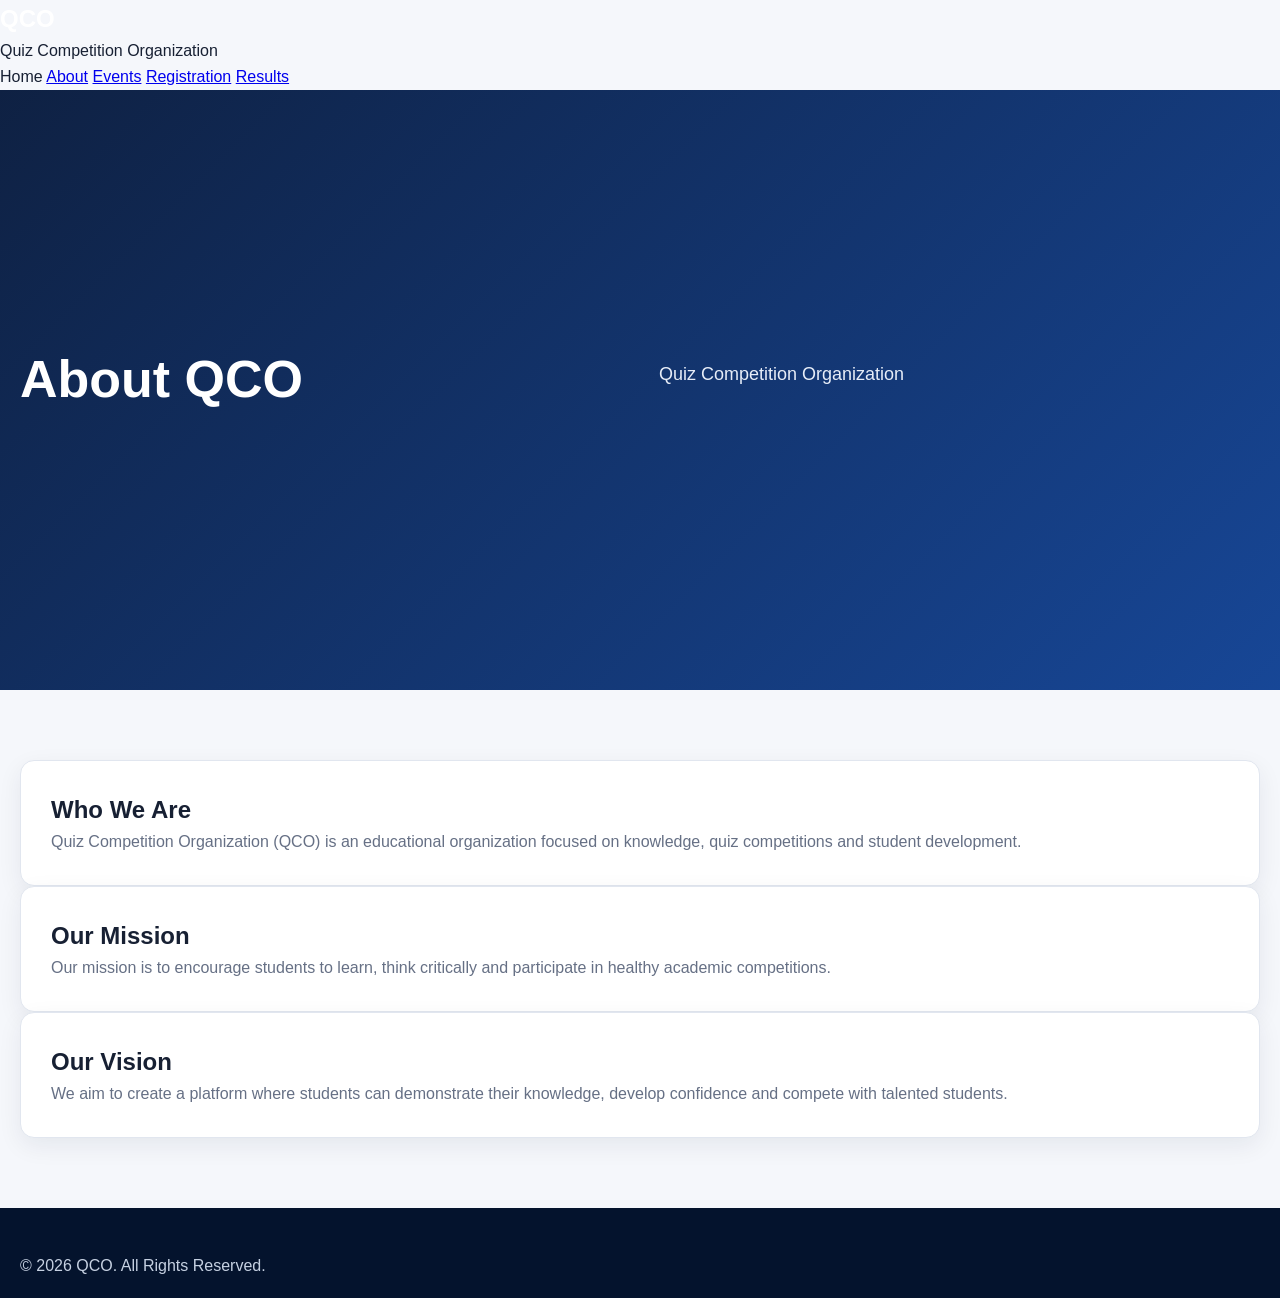
==== about.html @ f19a22d9 "Add about.html for QCO website" ====
<!DOCTYPE html>
<html lang="en">

<head>
    <meta charset="UTF-8">
    <meta name="viewport" content="width=device-width, initial-scale=1.0">

    <title>About QCO</title>

    <link rel="stylesheet" href="style.css">
</head>

<bodystyleeader>

    <div class="logo">QCO</div>

    <div class="tagline">
        Quiz Competition Organization
    </div>

  	<nh href="index.html">Home</>
        <a href="about.html">About</a>
        <a href="events.html">Events</a>
        <a href="registration.html">Registration</a>
        <a href="results.html">Results</a>
    </nh]der-top>

</header>


<section class="hero">

    <h1>About QCO</h1>

    <p>
        Quiz Competition Organization
    </p>

</section>


<section>

    <div class="card">

        <h2>Who We Are</h2>

        <p>
            Quiz Competition Organization (QCO) is an
            educational organization focused on knowledge,
            quiz competitions and student development.
        </p>

    </div>


    <div class="card">

        <h2>Our Mission</h2>

        <p>
            Our mission is to encourage students to learn,
            think critically and participate in healthy
            academic competitions.
        </p>

    </div>


    <div class="card">

        <h2>Our Vision</h2>

        <p>
            We aim to create a platform where students can
            demonstrate their knowledge, develop confidence
            and compete with talented students.
        </p>

    </div>

</section>


<footer>

    <p>© 2026 QCO. All Rights Reserved.</p>

</footer>

</body>
</html>
---- style.css ----
/* ================================
   QCO WEBSITE | FULL CSS
   Theme: Dark Blue + Royal Blue + Gold
   ================================ */

* {
    margin: 0;
    padding: 0;
    box-sizing: border-box;
}

html {
    scroll-behavior: smooth;
}

body {
    font-family: Arial, Helvetica, sans-serif;
    background: #f5f7fb;
    color: #172033;
    line-height: 1.6;
}

/* ================================
   COLORS
   ================================ */

:root {
    --qco-dark: #071a3d;
    --qco-blue: #0b3d91;
    --qco-light-blue: #1769d1;
    --qco-gold: #f4b400;
    --qco-gold-light: #ffd75a;
    --white: #ffffff;
    --light: #f5f7fb;
    --text: #172033;
    --muted: #667085;
    --border: #e1e6ef;
    --success: #159957;
    --danger: #d93025;
}

/* ================================
   HEADER
   ================================ */

header {
    width: 100%;
    background: var(--qco-dark);
    color: var(--white);
    position: sticky;
    top: 0;
    z-index: 1000;
    box-shadow: 0 4px 18px rgba(0, 0, 0, 0.15);
}

.navbar {
    max-width: 1200px;
    margin: auto;
    padding: 15px 20px;
    display: flex;
    align-items: center;
    justify-content: space-between;
}

.logo {
    display: flex;
    align-items: center;
    gap: 10px;
    font-size: 24px;
    font-weight: 800;
    color: var(--white);
    text-decoration: none;
}

.logo span {
    color: var(--qco-gold);
}

nav ul {
    list-style: none;
    display: flex;
    gap: 25px;
}

nav ul li a {
    color: var(--white);
    text-decoration: none;
    font-weight: 600;
    transition: 0.3s;
}

nav ul li a:hover {
    color: var(--qco-gold);
}

/* ================================
   HAMBURGER MENU
   ================================ */

.menu-btn {
    display: none;
    font-size: 28px;
    color: var(--white);
    background: none;
    border: none;
    cursor: pointer;
}

/* ================================
   HERO SECTION
   ================================ */

.hero {
    min-height: 600px;
    padding: 90px 20px;
    display: flex;
    align-items: center;
    justify-content: center;
    text-align: center;
    color: var(--white);
    background:
        linear-gradient(
            135deg,
            rgba(7, 26, 61, 0.97),
            rgba(11, 61, 145, 0.95)
        );
}

.hero-content {
    max-width: 900px;
    margin: auto;
}

.hero h1 {
    font-size: 52px;
    line-height: 1.15;
    margin-bottom: 20px;
    font-weight: 900;
}

.hero h1 span {
    color: var(--qco-gold);
}

.hero p {
    max-width: 700px;
    margin: 0 auto 30px;
    font-size: 18px;
    color: #e7edf8;
}

/* ================================
   BUTTONS
   ================================ */

.btn {
    display: inline-block;
    padding: 13px 27px;
    border-radius: 8px;
    text-decoration: none;
    font-weight: 700;
    transition: 0.3s;
    border: none;
    cursor: pointer;
}

.btn-primary {
    background: var(--qco-gold);
    color: #111827;
}

.btn-primary:hover {
    background: var(--qco-gold-light);
    transform: translateY(-2px);
}

.btn-blue {
    background: var(--qco-blue);
    color: var(--white);
}

.btn-blue:hover {
    background: var(--qco-light-blue);
}

.btn-outline {
    background: transparent;
    color: var(--white);
    border: 2px solid var(--white);
}

.btn-outline:hover {
    background: var(--white);
    color: var(--qco-blue);
}

/* ================================
   SECTION
   ================================ */

section {
    padding: 70px 20px;
}

.container {
    width: 100%;
    max-width: 1200px;
    margin: auto;
}

.section-title {
    text-align: center;
    margin-bottom: 45px;
}

.section-title h2 {
    color: var(--qco-dark);
    font-size: 34px;
    margin-bottom: 10px;
}

.section-title p {
    color: var(--muted);
}

/* ================================
   CARDS
   ================================ */

.cards {
    display: grid;
    grid-template-columns: repeat(3, 1fr);
    gap: 25px;
}

.card {
    background: var(--white);
    border: 1px solid var(--border);
    border-radius: 14px;
    padding: 30px;
    box-shadow: 0 8px 25px rgba(7, 26, 61, 0.07);
    transition: 0.3s;
}

.card:hover {
    transform: translateY(-6px);
    box-shadow: 0 15px 35px rgba(7, 26, 61, 0.12);
}

.card h3 {
    color: var(--qco-blue);
    margin-bottom: 10px;
}

.card p {
    color: var(--muted);
}

/* ================================
   EVENT CARDS
   ================================ */

.event-card {
    background: var(--white);
    border-radius: 15px;
    padding: 25px;
    border-top: 5px solid var(--qco-gold);
    box-shadow: 0 8px 25px rgba(7, 26, 61, 0.08);
}

.event-card h3 {
    color: var(--qco-dark);
    margin-bottom: 12px;
}

.event-card .date {
    color: var(--qco-blue);
    font-weight: 700;
}

/* ================================
   PRIZE SECTION
   ================================ */

.prize-card {
    background: var(--white);
    border-radius: 15px;
    padding: 25px;
    text-align: center;
    border: 1px solid var(--border);
    box-shadow: 0 8px 25px rgba(7, 26, 61, 0.08);
}

.prize-card .rank {
    font-size: 35px;
    font-weight: 900;
    color: var(--qco-gold);
}

.prize-card h3 {
    color: var(--qco-blue);
    margin: 10px 0;
}

/* ================================
   REGISTRATION
   ================================ */

.registration {
    background: var(--qco-dark);
    color: var(--white);
    text-align: center;
}

.registration h2 {
    font-size: 35px;
    margin-bottom: 15px;
}

.registration p {
    color: #d9e2f2;
    margin-bottom: 25px;
}

/* ================================
   LEADERBOARD
   ================================ */

.leaderboard {
    width: 100%;
    overflow-x: auto;
    background: var(--white);
    border-radius: 12px;
    box-shadow: 0 5px 20px rgba(0, 0, 0, 0.06);
}

.leaderboard table {
    width: 100%;
    border-collapse: collapse;
    min-width: 600px;
}

.leaderboard th {
    background: var(--qco-dark);
    color: var(--white);
    padding: 15px;
    text-align: left;
}

.leaderboard td {
    padding: 14px 15px;
    border-bottom: 1px solid var(--border);
}

.leaderboard tr:hover {
    background: #f1f5fb;
}

/* ================================
   FORM
   ================================ */

.form-box {
    max-width: 650px;
    margin: auto;
    background: var(--white);
    padding: 35px;
    border-radius: 15px;
    box-shadow: 0 8px 30px rgba(7, 26, 61, 0.08);
}

.form-group {
    margin-bottom: 20px;
}

.form-group label {
    display: block;
    margin-bottom: 7px;
    font-weight: 700;
    color: var(--qco-dark);
}

.form-group input,
.form-group select,
.form-group textarea {
    width: 100%;
    padding: 13px 14px;
    border: 1px solid #ccd3df;
    border-radius: 7px;
    outline: none;
    font-size: 15px;
}

.form-group input:focus,
.form-group select:focus,
.form-group textarea:focus {
    border-color: var(--qco-blue);
    box-shadow: 0 0 0 3px rgba(11, 61, 145, 0.1);
}

/* ================================
   BADGES
   ================================ */

.badge {
    display: inline-block;
    padding: 5px 12px;
    border-radius: 30px;
    font-size: 13px;
    font-weight: 700;
}

.badge-blue {
    background: #e5efff;
    color: var(--qco-blue);
}

.badge-gold {
    background: #fff4cc;
    color: #9a6b00;
}

.badge-success {
    background: #e5f7ed;
    color: var(--success);
}

/* ================================
   ABOUT
   ================================ */

.about-box {
    display: grid;
    grid-template-columns: 1fr 1fr;
    gap: 45px;
    align-items: center;
}

.about-box h2 {
    color: var(--qco-dark);
    font-size: 35px;
    margin-bottom: 15px;
}

.about-box p {
    color: var(--muted);
}

/* ================================
   CONTACT
   ================================ */

.contact-box {
    display: grid;
    grid-template-columns: repeat(3, 1fr);
    gap: 20px;
}

.contact-item {
    background: var(--white);
    padding: 25px;
    border-radius: 12px;
    text-align: center;
    border: 1px solid var(--border);
}

.contact-item h3 {
    color: var(--qco-blue);
    margin-bottom: 8px;
}

.contact-item a {
    color: var(--qco-dark);
    text-decoration: none;
}

.contact-item a:hover {
    color: var(--qco-blue);
}

/* ================================
   FOOTER
   ================================ */

footer {
    background: #04132d;
    color: var(--white);
    padding: 45px 20px 20px;
}

.footer-content {
    max-width: 1200px;
    margin: auto;
    display: grid;
    grid-template-columns: 2fr 1fr 1fr;
    gap: 40px;
}

footer h3 {
    color: var(--qco-gold);
    margin-bottom: 15px;
}

footer p {
    color: #c6d1e2;
}

footer ul {
    list-style: none;
}

footer ul li {
    margin-bottom: 8px;
}

footer ul li a {
    color: #d9e2f2;
    text-decoration: none;
}

footer ul li a:hover {
    color: var(--qco-gold);
}

.footer-bottom {
    max-width: 1200px;
    margin: 30px auto 0;
    padding-top: 20px;
    border-top: 1px solid rgba(255, 255, 255, 0.15);
    text-align: center;
    color: #aebbd0;
}

/* ================================
   ALERT
   ================================ */

.alert {
    padding: 14px 18px;
    border-radius: 8px;
    margin-bottom: 20px;
}

.alert-success {
    background: #e7f6ed;
    color: #116b3b;
}

.alert-danger {
    background: #fdecec;
    color: #a51d1d;
}

.alert-info {
    background: #eaf2ff;
    color: #164d9b;
}

/* ================================
   MOBILE
   ================================ */

@media (max-width: 900px) {

    .hero h1 {
        font-size: 42px;
    }

    .cards {
        grid-template-columns: repeat(2, 1fr);
    }

    .contact-box {
        grid-template-columns: 1fr 1fr;
    }

    .about-box {
        grid-template-columns: 1fr;
    }

    .footer-content {
        grid-template-columns: 1fr 1fr;
    }
}

@media (max-width: 650px) {

    .navbar {
        padding: 13px 16px;
    }

    .logo {
        font-size: 21px;
    }

    .menu-btn {
        display: block;
    }

    nav {
        display: none;
        position: absolute;
        top: 62px;
        left: 0;
        width: 100%;
        background: var(--qco-dark);
        padding: 15px 20px;
    }

    nav.active {
        display: block;
    }

    nav ul {
        flex-direction: column;
        gap: 15px;
    }

    .hero {
        min-height: 520px;
        padding: 70px 18px;
    }

    .hero h1 {
        font-size: 34px;
    }

    .hero p {
        font-size: 16px;
    }

    section {
        padding: 55px 16px;
    }

    .section-title h2 {
        font-size: 28px;
    }

    .cards {
        grid-template-columns: 1fr;
    }

    .contact-box {
        grid-template-columns: 1fr;
    }

    .footer-content {
        grid-template-columns: 1fr;
    }

    .form-box {
        padding: 22px;
    }
  }
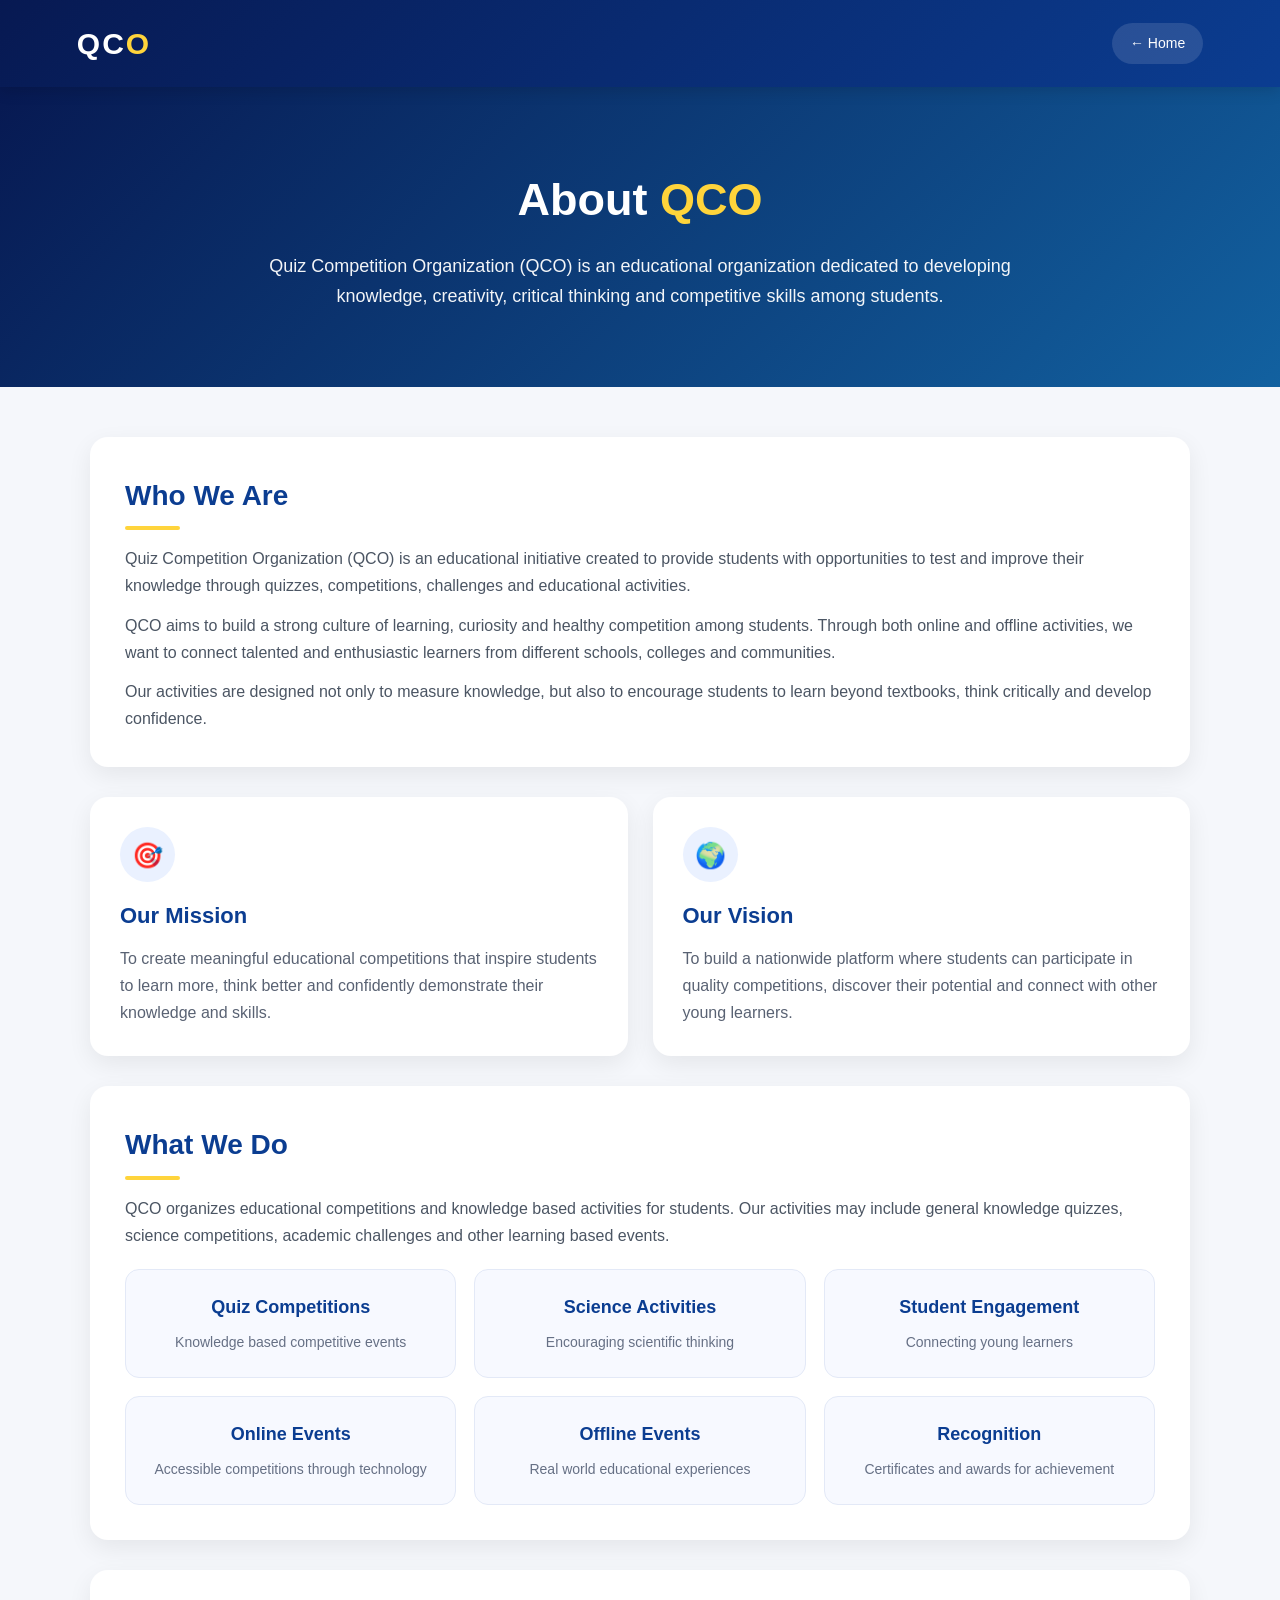
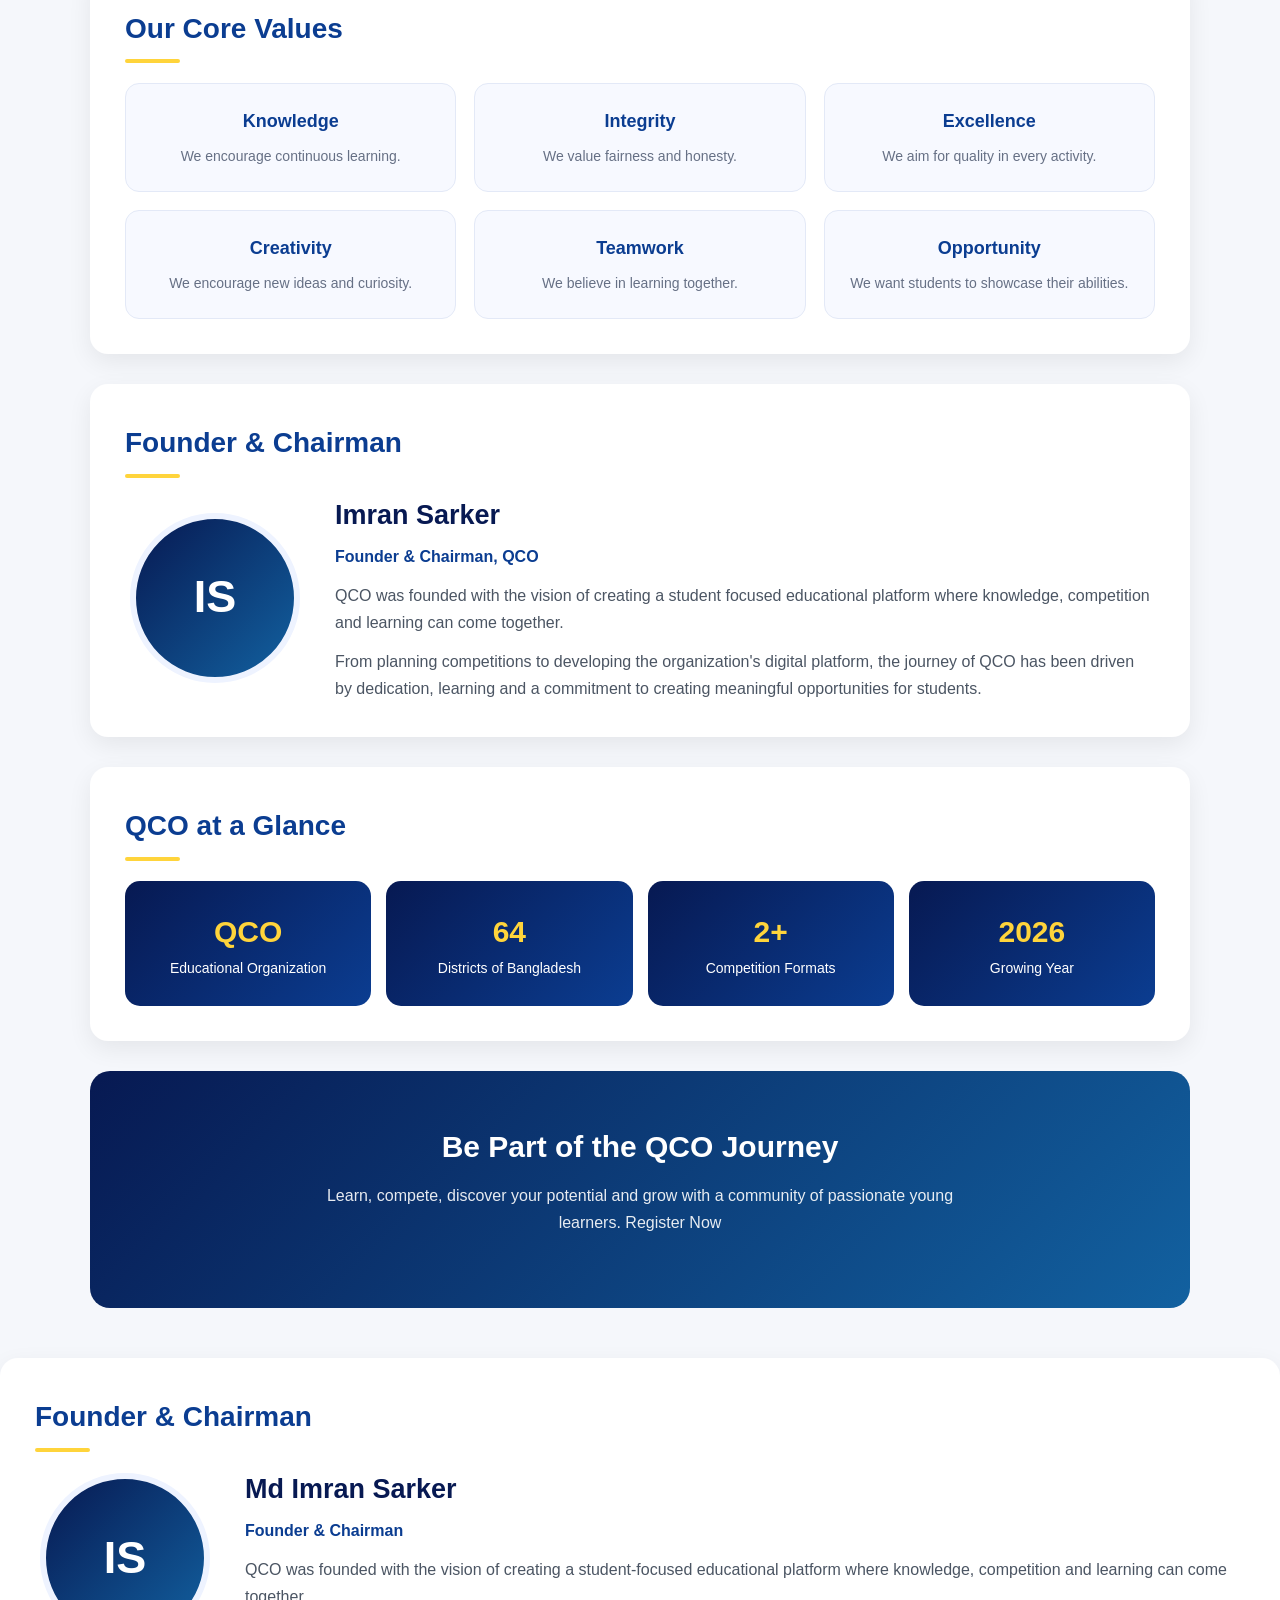
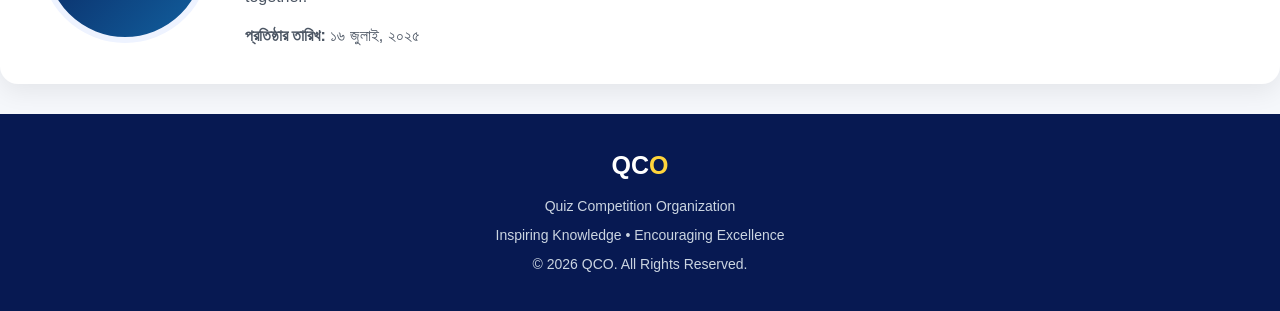
==== commit 3536878f: "Update about.html" ====
--- a/about.html
+++ b/about.html
@@ -1,92 +1,731 @@
 <!DOCTYPE html>
 <html lang="en">
-
 <head>
     <meta charset="UTF-8">
     <meta name="viewport" content="width=device-width, initial-scale=1.0">
 
-    <title>About QCO</title>
-
-    <link rel="stylesheet" href="style.css">
+    <title>About Us | QCO</title>
+
+    <meta name="description" content="Learn about Quiz Competition Organization (QCO), our mission, vision, activities and leadership.">
+
+    <style>
+        * {
+            margin: 0;
+            padding: 0;
+            box-sizing: border-box;
+            font-family: Arial, Helvetica, sans-serif;
+        }
+
+        html {
+            scroll-behavior: smooth;
+        }
+
+        body {
+            background: #f5f7fb;
+            color: #172033;
+            line-height: 1.7;
+        }
+
+        /* HEADER */
+        header {
+            background: linear-gradient(135deg, #071952, #0b3d91);
+            color: white;
+            padding: 18px 6%;
+            position: sticky;
+            top: 0;
+            z-index: 1000;
+            box-shadow: 0 3px 15px rgba(0,0,0,0.15);
+        }
+
+        .nav {
+            max-width: 1200px;
+            margin: auto;
+            display: flex;
+            align-items: center;
+            justify-content: space-between;
+        }
+
+        .logo {
+            font-size: 30px;
+            font-weight: 800;
+            letter-spacing: 2px;
+        }
+
+        .logo span {
+            color: #ffd43b;
+        }
+
+        .home-btn {
+            text-decoration: none;
+            color: white;
+            background: rgba(255,255,255,0.12);
+            padding: 9px 18px;
+            border-radius: 25px;
+            font-size: 14px;
+            transition: 0.3s;
+        }
+
+        .home-btn:hover {
+            background: #ffd43b;
+            color: #071952;
+        }
+
+        /* HERO */
+        .hero {
+            background: linear-gradient(135deg, #071952, #1261a0);
+            color: white;
+            text-align: center;
+            padding: 75px 20px;
+        }
+
+        .hero h1 {
+            font-size: 45px;
+            margin-bottom: 12px;
+        }
+
+        .hero h1 span {
+            color: #ffd43b;
+        }
+
+        .hero p {
+            max-width: 750px;
+            margin: auto;
+            font-size: 18px;
+            opacity: 0.95;
+        }
+
+        /* MAIN */
+        .container {
+            width: 90%;
+            max-width: 1100px;
+            margin: 50px auto;
+        }
+
+        .section {
+            background: white;
+            padding: 35px;
+            border-radius: 18px;
+            margin-bottom: 30px;
+            box-shadow: 0 8px 25px rgba(0,0,0,0.07);
+        }
+
+        .section h2 {
+            color: #0b3d91;
+            font-size: 28px;
+            margin-bottom: 15px;
+            position: relative;
+        }
+
+        .section h2::after {
+            content: "";
+            display: block;
+            width: 55px;
+            height: 4px;
+            background: #ffd43b;
+            margin-top: 7px;
+            border-radius: 5px;
+        }
+
+        .section p {
+            color: #4b5563;
+            font-size: 16px;
+            margin-top: 12px;
+        }
+
+        /* MISSION VISION */
+        .cards {
+            display: grid;
+            grid-template-columns: repeat(2, 1fr);
+            gap: 25px;
+            margin-bottom: 30px;
+        }
+
+        .card {
+            background: white;
+            padding: 30px;
+            border-radius: 18px;
+            box-shadow: 0 8px 25px rgba(0,0,0,0.07);
+            transition: 0.3s;
+        }
+
+        .card:hover {
+            transform: translateY(-5px);
+        }
+
+        .icon {
+            width: 55px;
+            height: 55px;
+            display: flex;
+            align-items: center;
+            justify-content: center;
+            background: #eaf1ff;
+            color: #0b3d91;
+            border-radius: 50%;
+            font-size: 25px;
+            margin-bottom: 15px;
+        }
+
+        .card h3 {
+            color: #0b3d91;
+            font-size: 22px;
+            margin-bottom: 10px;
+        }
+
+        .card p {
+            color: #596273;
+        }
+
+        /* VALUES */
+        .values {
+            display: grid;
+            grid-template-columns: repeat(3, 1fr);
+            gap: 18px;
+            margin-top: 20px;
+        }
+
+        .value {
+            padding: 22px;
+            background: #f7f9ff;
+            border: 1px solid #e3e9f7;
+            border-radius: 14px;
+            text-align: center;
+        }
+
+        .value strong {
+            display: block;
+            color: #0b3d91;
+            font-size: 18px;
+            margin-bottom: 5px;
+        }
+
+        .value span {
+            color: #667085;
+            font-size: 14px;
+        }
+
+        /* FOUNDER */
+        .founder {
+            display: grid;
+            grid-template-columns: 180px 1fr;
+            gap: 30px;
+            align-items: center;
+        }
+
+        .founder-photo {
+            width: 170px;
+            height: 170px;
+            border-radius: 50%;
+            background: linear-gradient(135deg, #071952, #1261a0);
+            display: flex;
+            align-items: center;
+            justify-content: center;
+            color: white;
+            font-size: 45px;
+            font-weight: bold;
+            margin: auto;
+            border: 6px solid #eef3ff;
+        }
+
+        .founder-info h3 {
+            color: #071952;
+            font-size: 27px;
+            margin-bottom: 4px;
+        }
+
+        .designation {
+            color: #0b3d91;
+            font-weight: bold;
+            margin-bottom: 12px;
+        }
+
+        /* HIGHLIGHTS */
+        .highlights {
+            display: grid;
+            grid-template-columns: repeat(4, 1fr);
+            gap: 15px;
+            margin-top: 20px;
+        }
+
+        .highlight {
+            background: linear-gradient(135deg, #071952, #0b3d91);
+            color: white;
+            padding: 25px 15px;
+            border-radius: 15px;
+            text-align: center;
+        }
+
+        .highlight h3 {
+            font-size: 30px;
+            color: #ffd43b;
+        }
+
+        .highlight p {
+            color: white;
+            font-size: 14px;
+            margin: 0;
+        }
+
+        /* CTA */
+        .cta {
+            text-align: center;
+            background: linear-gradient(135deg, #071952, #1261a0);
+            color: white;
+            padding: 50px 25px;
+            border-radius: 20px;
+            margin-bottom: 40px;
+        }
+
+        .cta h2 {
+            font-size: 30px;
+            margin-bottom: 10px;
+        }
+
+        .cta p {
+            max-width: 650px;
+            margin: auto auto 22px;
+            opacity: 0.9;
+        }
+
+        .btn {
+            display: inline-block;
+            text-decoration: none;
+            background: #ffd43b;
+            color: #071952;
+            padding: 12px 25px;
+            border-radius: 30px;
+            font-weight: bold;
+            transition: 0.3s;
+        }
+
+        .btn:hover {
+            background: white;
+        }
+
+        /* FOOTER */
+        footer {
+            background: #071952;
+            color: white;
+            text-align: center;
+            padding: 30px 20px;
+        }
+
+        footer .footer-logo {
+            font-size: 25px;
+            font-weight: bold;
+            margin-bottom: 8px;
+        }
+
+        footer .footer-logo span {
+            color: #ffd43b;
+        }
+
+        footer p {
+            color: #cbd5e1;
+            font-size: 14px;
+            margin: 5px 0;
+        }
+
+        /* MOBILE */
+        @media (max-width: 768px) {
+
+            .hero {
+                padding: 55px 20px;
+            }
+
+            .hero h1 {
+                font-size: 34px;
+            }
+
+            .hero p {
+                font-size: 16px;
+            }
+
+            .container {
+                width: 92%;
+                margin: 30px auto;
+            }
+
+            .section {
+                padding: 25px 20px;
+            }
+
+            .cards {
+                grid-template-columns: 1fr;
+            }
+
+            .values {
+                grid-template-columns: 1fr;
+            }
+
+            .highlights {
+                grid-template-columns: repeat(2, 1fr);
+            }
+
+            .founder {
+                grid-template-columns: 1fr;
+                text-align: center;
+            }
+
+            .founder-photo {
+                width: 140px;
+                height: 140px;
+                font-size: 38px;
+            }
+
+            .founder-info h3 {
+                font-size: 24px;
+            }
+
+            .logo {
+                font-size: 25px;
+            }
+        }
+
+        @media (max-width: 420px) {
+
+            .highlights {
+                grid-template-columns: 1fr 1fr;
+            }
+
+            .highlight {
+                padding: 20px 10px;
+            }
+
+            .highlight h3 {
+                font-size: 25px;
+            }
+
+            .section h2 {
+                font-size: 24px;
+            }
+        }
+    </style>
 </head>
 
-<bodystyleeader>
-
-    <div class="logo">QCO</div>
-
-    <div class="tagline">
-        Quiz Competition Organization
+<body>
+
+    <!-- HEADER -->
+    <header>
+        <div class="nav">
+            <div class="logo">
+                QC<span>O</span>
+            </div>
+
+            <a href="index.html" class="home-btn">
+                ← Home
+            </a>
+        </div>
+    </header>
+
+
+    <!-- HERO -->
+    <section class="hero">
+        <h1>About <span>QCO</span></h1>
+
+        <p>
+            Quiz Competition Organization (QCO) is an educational
+            organization dedicated to developing knowledge, creativity,
+            critical thinking and competitive skills among students.
+        </p>
+    </section>
+
+
+    <!-- MAIN CONTENT -->
+    <main class="container">
+
+        <!-- ABOUT -->
+        <section class="section">
+            <h2>Who We Are</h2>
+
+            <p>
+                Quiz Competition Organization (QCO) is an educational
+                initiative created to provide students with opportunities
+                to test and improve their knowledge through quizzes,
+                competitions, challenges and educational activities.
+            </p>
+
+            <p>
+                QCO aims to build a strong culture of learning,
+                curiosity and healthy competition among students.
+                Through both online and offline activities, we want to
+                connect talented and enthusiastic learners from different
+                schools, colleges and communities.
+            </p>
+
+            <p>
+                Our activities are designed not only to measure knowledge,
+                but also to encourage students to learn beyond textbooks,
+                think critically and develop confidence.
+            </p>
+        </section>
+
+
+        <!-- MISSION & VISION -->
+        <div class="cards">
+
+            <div class="card">
+                <div class="icon">🎯</div>
+
+                <h3>Our Mission</h3>
+
+                <p>
+                    To create meaningful educational competitions that
+                    inspire students to learn more, think better and
+                    confidently demonstrate their knowledge and skills.
+                </p>
+            </div>
+
+
+            <div class="card">
+                <div class="icon">🌍</div>
+
+                <h3>Our Vision</h3>
+
+                <p>
+                    To build a nationwide platform where students can
+                    participate in quality competitions, discover their
+                    potential and connect with other young learners.
+                </p>
+            </div>
+
+        </div>
+
+
+        <!-- WHAT WE DO -->
+        <section class="section">
+
+            <h2>What We Do</h2>
+
+            <p>
+                QCO organizes educational competitions and knowledge
+                based activities for students. Our activities may include
+                general knowledge quizzes, science competitions,
+                academic challenges and other learning based events.
+            </p>
+
+            <div class="values">
+
+                <div class="value">
+                    <strong>Quiz Competitions</strong>
+                    <span>Knowledge based competitive events</span>
+                </div>
+
+                <div class="value">
+                    <strong>Science Activities</strong>
+                    <span>Encouraging scientific thinking</span>
+                </div>
+
+                <div class="value">
+                    <strong>Student Engagement</strong>
+                    <span>Connecting young learners</span>
+                </div>
+
+                <div class="value">
+                    <strong>Online Events</strong>
+                    <span>Accessible competitions through technology</span>
+                </div>
+
+                <div class="value">
+                    <strong>Offline Events</strong>
+                    <span>Real world educational experiences</span>
+                </div>
+
+                <div class="value">
+                    <strong>Recognition</strong>
+                    <span>Certificates and awards for achievement</span>
+                </div>
+
+            </div>
+
+        </section>
+
+
+        <!-- OUR VALUES -->
+        <section class="section">
+
+            <h2>Our Core Values</h2>
+
+            <div class="values">
+
+                <div class="value">
+                    <strong>Knowledge</strong>
+                    <span>We encourage continuous learning.</span>
+                </div>
+
+                <div class="value">
+                    <strong>Integrity</strong>
+                    <span>We value fairness and honesty.</span>
+                </div>
+
+                <div class="value">
+                    <strong>Excellence</strong>
+                    <span>We aim for quality in every activity.</span>
+                </div>
+
+                <div class="value">
+                    <strong>Creativity</strong>
+                    <span>We encourage new ideas and curiosity.</span>
+                </div>
+
+                <div class="value">
+                    <strong>Teamwork</strong>
+                    <span>We believe in learning together.</span>
+                </div>
+
+                <div class="value">
+                    <strong>Opportunity</strong>
+                    <span>We want students to showcase their abilities.</span>
+                </div>
+
+            </div>
+
+        </section>
+
+
+        <!-- FOUNDER -->
+        <section class="section">
+
+            <h2>Founder & Chairman</h2>
+
+            <div class="founder">
+
+                <div class="founder-photo">
+                    IS
+                </div>
+
+                <div class="founder-info">
+
+                    <h3>Imran Sarker</h3>
+
+                    <div class="designation">
+                        Founder & Chairman, QCO
+                    </div>
+
+                    <p>
+                        QCO was founded with the vision of creating a
+                        student focused educational platform where
+                        knowledge, competition and learning can come
+                        together.
+                    </p>
+
+                    <p>
+                        From planning competitions to developing the
+                        organization's digital platform, the journey of
+                        QCO has been driven by dedication, learning and
+                        a commitment to creating meaningful opportunities
+                        for students.
+                    </p>
+
+                </div>
+
+            </div>
+
+        </section>
+
+
+        <!-- HIGHLIGHTS -->
+        <section class="section">
+
+            <h2>QCO at a Glance</h2>
+
+            <div class="highlights">
+
+                <div class="highlight">
+                    <h3>QCO</h3>
+                    <p>Educational Organization</p>
+                </div>
+
+                <div class="highlight">
+                    <h3>64</h3>
+                    <p>Districts of Bangladesh</p>
+                </div>
+
+                <div class="highlight">
+                    <h3>2+</h3>
+                    <p>Competition Formats</p>
+                </div>
+
+                <div class="highlight">
+                    <h3>2026</h3>
+                    <p>Growing Year</p>
+                </div>
+
+            </div>
+
+        </section>
+
+
+        <!-- CTA -->
+        <section class="cta">
+
+            <h2>Be Part of the QCO Journey</h2>
+
+            <p>
+                Learn, compete, discover your potential and grow with
+                a community of passionate young learners.
+            </
+            <a href="registration.html" class="btn">
+                Register Now
+            </a>
+
+        </section>
+
+    </main>
+
+
+
+</body>
+    </html>
+    <section class="section">
+
+    <h2>Founder & Chairman</h2>
+
+    <div class="founder">
+
+        <div class="founder-photo">
+            IS
+        </div>
+
+        <div class="founder-info">
+
+            <h3>Md Imran Sarker</h3>
+
+            <div class="designation">
+                Founder & Chairman
+            </div>
+
+            <p>
+                QCO was founded with the vision of creating a
+                student-focused educational platform where knowledge,
+                competition and learning can come together.
+            </p>
+
+            <p>
+                <strong>প্রতিষ্ঠার তারিখ:</strong> ১৬ জুলাই, ২০২৫
+            </p>
+
+        </div>
+
     </div>
 
-  	<nh href="index.html">Home</>
-        <a href="about.html">About</a>
-        <a href="events.html">Events</a>
-        <a href="registration.html">Registration</a>
-        <a href="results.html">Results</a>
-    </nh]der-top>
-
-</header>
-
-
-<section class="hero">
-
-    <h1>About QCO</h1>
-
-    <p>
-        Quiz Competition Organization
-    </p>
-
-</section>
-
-
-<section>
-
-    <div class="card">
-
-        <h2>Who We Are</h2>
+    </section>
+    <!-- FOOTER -->
+    <footer>
+
+        <div class="footer-logo">
+            QC<span>O</span>
+        </div>
 
         <p>
-            Quiz Competition Organization (QCO) is an
-            educational organization focused on knowledge,
-            quiz competitions and student development.
+            Quiz Competition Organization
         </p>
 
-    </div>
-
-
-    <div class="card">
-
-        <h2>Our Mission</h2>
-
         <p>
-            Our mission is to encourage students to learn,
-            think critically and participate in healthy
-            academic competitions.
+            Inspiring Knowledge • Encouraging Excellence
         </p>
 
-    </div>
-
-
-    <div class="card">
-
-        <h2>Our Vision</h2>
-
         <p>
-            We aim to create a platform where students can
-            demonstrate their knowledge, develop confidence
-            and compete with talented students.
+            © 2026 QCO. All Rights Reserved.
         </p>
 
-    </div>
-
-</section>
-
-
-<footer>
-
-    <p>© 2026 QCO. All Rights Reserved.</p>
-
-</footer>
-
-</body>
-</html>
+    </footer>
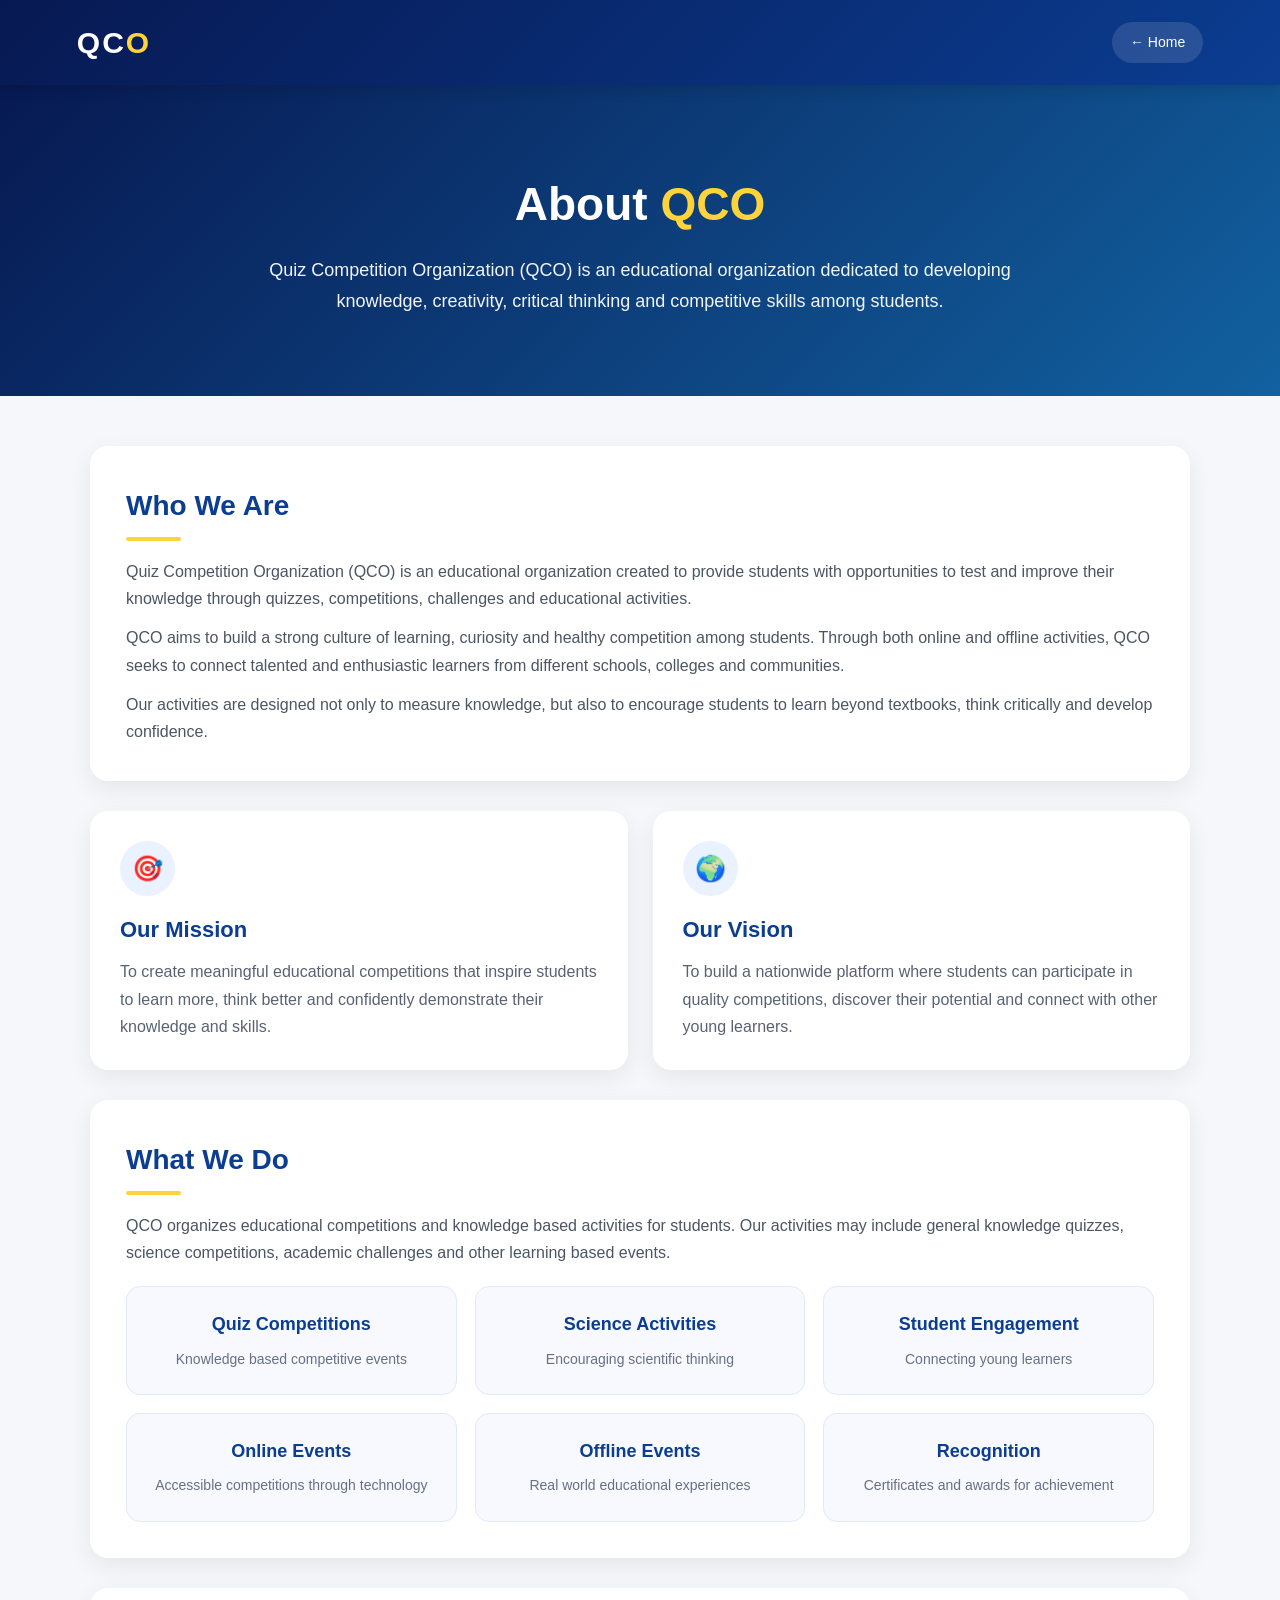
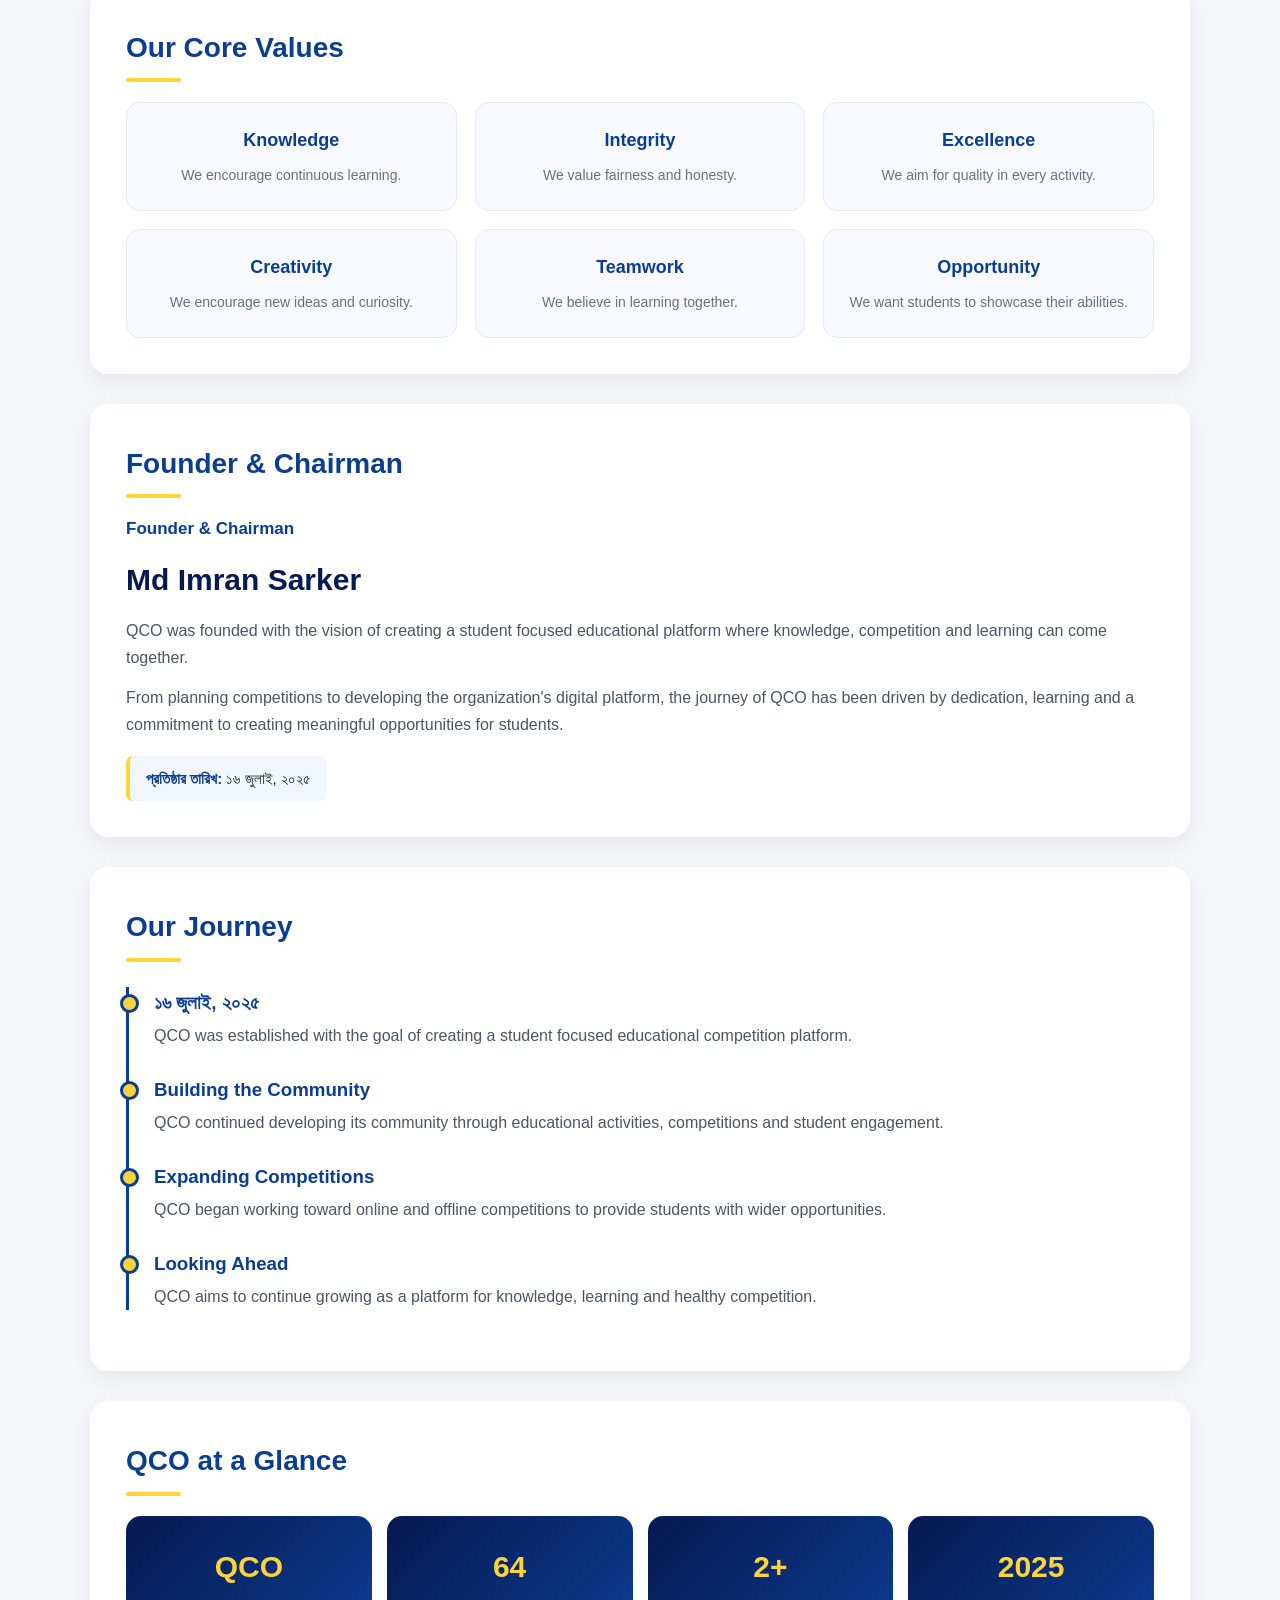
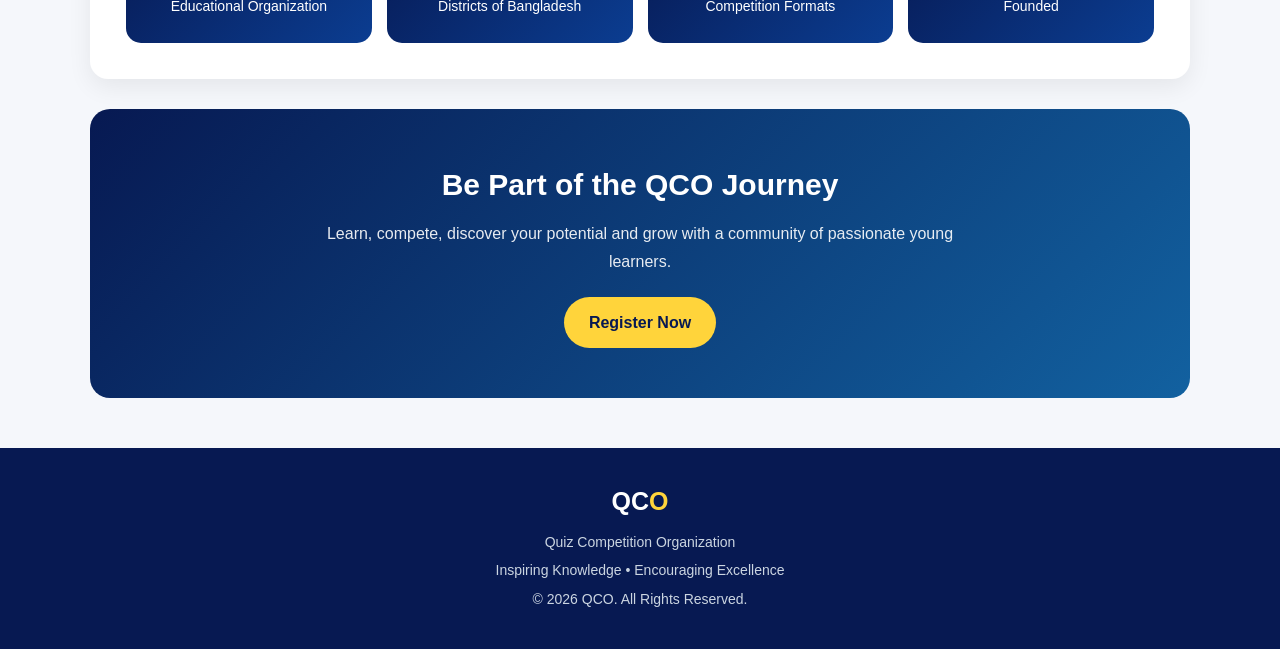
==== commit 2b0be730: "Revise About Us page content and styling Updated the About Us page to reflect changes in the organiz" ====
--- a/about.html
+++ b/about.html
@@ -1,12 +1,12 @@
 <!DOCTYPE html>
-<html lang="en">
+<html lang="bn">
 <head>
     <meta charset="UTF-8">
     <meta name="viewport" content="width=device-width, initial-scale=1.0">
 
     <title>About Us | QCO</title>
 
-    <meta name="description" content="Learn about Quiz Competition Organization (QCO), our mission, vision, activities and leadership.">
+    <meta name="description" content="Learn about Quiz Competition Organization (QCO), our mission, vision, activities, founder and journey.">
 
     <style>
         * {
@@ -30,7 +30,7 @@
         header {
             background: linear-gradient(135deg, #071952, #0b3d91);
             color: white;
-            padding: 18px 6%;
+            padding: 17px 6%;
             position: sticky;
             top: 0;
             z-index: 1000;
@@ -70,16 +70,17 @@
             color: #071952;
         }
 
+
         /* HERO */
         .hero {
             background: linear-gradient(135deg, #071952, #1261a0);
             color: white;
             text-align: center;
-            padding: 75px 20px;
+            padding: 80px 20px;
         }
 
         .hero h1 {
-            font-size: 45px;
+            font-size: 46px;
             margin-bottom: 12px;
         }
 
@@ -88,11 +89,12 @@
         }
 
         .hero p {
-            max-width: 750px;
+            max-width: 760px;
             margin: auto;
             font-size: 18px;
             opacity: 0.95;
         }
+
 
         /* MAIN */
         .container {
@@ -101,9 +103,11 @@
             margin: 50px auto;
         }
 
+
+        /* SECTION */
         .section {
             background: white;
-            padding: 35px;
+            padding: 36px;
             border-radius: 18px;
             margin-bottom: 30px;
             box-shadow: 0 8px 25px rgba(0,0,0,0.07);
@@ -112,7 +116,7 @@
         .section h2 {
             color: #0b3d91;
             font-size: 28px;
-            margin-bottom: 15px;
+            margin-bottom: 17px;
             position: relative;
         }
 
@@ -132,7 +136,8 @@
             margin-top: 12px;
         }
 
-        /* MISSION VISION */
+
+        /* MISSION & VISION */
         .cards {
             display: grid;
             grid-template-columns: repeat(2, 1fr);
@@ -175,6 +180,7 @@
             color: #596273;
         }
 
+
         /* VALUES */
         .values {
             display: grid;
@@ -189,6 +195,12 @@
             border: 1px solid #e3e9f7;
             border-radius: 14px;
             text-align: center;
+            transition: 0.3s;
+        }
+
+        .value:hover {
+            transform: translateY(-4px);
+            box-shadow: 0 7px 18px rgba(0,0,0,0.06);
         }
 
         .value strong {
@@ -203,40 +215,70 @@
             font-size: 14px;
         }
 
+
         /* FOUNDER */
-        .founder {
-            display: grid;
-            grid-template-columns: 180px 1fr;
-            gap: 30px;
-            align-items: center;
-        }
-
-        .founder-photo {
-            width: 170px;
-            height: 170px;
-            border-radius: 50%;
-            background: linear-gradient(135deg, #071952, #1261a0);
-            display: flex;
-            align-items: center;
-            justify-content: center;
-            color: white;
-            font-size: 45px;
-            font-weight: bold;
-            margin: auto;
-            border: 6px solid #eef3ff;
-        }
-
         .founder-info h3 {
             color: #071952;
-            font-size: 27px;
-            margin-bottom: 4px;
+            font-size: 30px;
+            margin-bottom: 5px;
         }
 
         .designation {
             color: #0b3d91;
             font-weight: bold;
-            margin-bottom: 12px;
-        }
+            font-size: 17px;
+            margin-bottom: 10px;
+        }
+
+        .founder-date {
+            display: inline-block;
+            margin-top: 18px;
+            padding: 10px 16px;
+            background: #f2f6ff;
+            border-left: 4px solid #ffd43b;
+            border-radius: 7px;
+            color: #172033;
+            font-size: 15px;
+        }
+
+        .founder-date strong {
+            color: #0b3d91;
+        }
+
+
+        /* TIMELINE */
+        .timeline {
+            margin-top: 25px;
+            border-left: 3px solid #0b3d91;
+            padding-left: 25px;
+        }
+
+        .timeline-item {
+            position: relative;
+            margin-bottom: 25px;
+        }
+
+        .timeline-item::before {
+            content: "";
+            position: absolute;
+            width: 13px;
+            height: 13px;
+            background: #ffd43b;
+            border: 3px solid #0b3d91;
+            border-radius: 50%;
+            left: -34px;
+            top: 7px;
+        }
+
+        .timeline-item h3 {
+            color: #0b3d91;
+            margin-bottom: 3px;
+        }
+
+        .timeline-item p {
+            margin-top: 0;
+        }
+
 
         /* HIGHLIGHTS */
         .highlights {
@@ -257,6 +299,7 @@
         .highlight h3 {
             font-size: 30px;
             color: #ffd43b;
+            margin-bottom: 3px;
         }
 
         .highlight p {
@@ -264,6 +307,7 @@
             font-size: 14px;
             margin: 0;
         }
+
 
         /* CTA */
         .cta {
@@ -276,11 +320,17 @@
         }
 
         .cta h2 {
+            color: white;
             font-size: 30px;
             margin-bottom: 10px;
         }
 
+        .cta h2::after {
+            display: none;
+        }
+
         .cta p {
+            color: white;
             max-width: 650px;
             margin: auto auto 22px;
             opacity: 0.9;
@@ -301,21 +351,22 @@
             background: white;
         }
 
+
         /* FOOTER */
         footer {
             background: #071952;
             color: white;
             text-align: center;
-            padding: 30px 20px;
-        }
-
-        footer .footer-logo {
+            padding: 32px 20px;
+        }
+
+        .footer-logo {
             font-size: 25px;
             font-weight: bold;
             margin-bottom: 8px;
         }
 
-        footer .footer-logo span {
+        .footer-logo span {
             color: #ffd43b;
         }
 
@@ -325,15 +376,16 @@
             margin: 5px 0;
         }
 
+
         /* MOBILE */
         @media (max-width: 768px) {
 
             .hero {
-                padding: 55px 20px;
+                padding: 60px 20px;
             }
 
             .hero h1 {
-                font-size: 34px;
+                font-size: 35px;
             }
 
             .hero p {
@@ -361,19 +413,12 @@
                 grid-template-columns: repeat(2, 1fr);
             }
 
-            .founder {
-                grid-template-columns: 1fr;
-                text-align: center;
-            }
-
-            .founder-photo {
-                width: 140px;
-                height: 140px;
-                font-size: 38px;
+            .founder-info {
+                text-align: left;
             }
 
             .founder-info h3 {
-                font-size: 24px;
+                font-size: 26px;
             }
 
             .logo {
@@ -381,7 +426,16 @@
             }
         }
 
+
         @media (max-width: 420px) {
+
+            .hero h1 {
+                font-size: 31px;
+            }
+
+            .section h2 {
+                font-size: 24px;
+            }
 
             .highlights {
                 grid-template-columns: 1fr 1fr;
@@ -395,18 +449,23 @@
                 font-size: 25px;
             }
 
-            .section h2 {
-                font-size: 24px;
+            .founder-date {
+                font-size: 14px;
             }
         }
     </style>
 </head>
 
+
 <body>
 
+
     <!-- HEADER -->
+
     <header>
+
         <div class="nav">
+
             <div class="logo">
                 QC<span>O</span>
             </div>
@@ -414,42 +473,57 @@
             <a href="index.html" class="home-btn">
                 ← Home
             </a>
+
         </div>
+
     </header>
 
 
+
     <!-- HERO -->
+
     <section class="hero">
-        <h1>About <span>QCO</span></h1>
+
+        <h1>
+            About <span>QCO</span>
+        </h1>
 
         <p>
             Quiz Competition Organization (QCO) is an educational
             organization dedicated to developing knowledge, creativity,
             critical thinking and competitive skills among students.
         </p>
+
     </section>
 
 
-    <!-- MAIN CONTENT -->
+
+    <!-- MAIN -->
+
     <main class="container">
 
-        <!-- ABOUT -->
+
+        <!-- WHO WE ARE -->
+
         <section class="section">
-            <h2>Who We Are</h2>
+
+            <h2>
+                Who We Are
+            </h2>
 
             <p>
                 Quiz Competition Organization (QCO) is an educational
-                initiative created to provide students with opportunities
+                organization created to provide students with opportunities
                 to test and improve their knowledge through quizzes,
                 competitions, challenges and educational activities.
             </p>
 
             <p>
-                QCO aims to build a strong culture of learning,
-                curiosity and healthy competition among students.
-                Through both online and offline activities, we want to
-                connect talented and enthusiastic learners from different
-                schools, colleges and communities.
+                QCO aims to build a strong culture of learning, curiosity
+                and healthy competition among students. Through both online
+                and offline activities, QCO seeks to connect talented and
+                enthusiastic learners from different schools, colleges and
+                communities.
             </p>
 
             <p>
@@ -457,259 +531,478 @@
                 but also to encourage students to learn beyond textbooks,
                 think critically and develop confidence.
             </p>
+
         </section>
 
 
+
         <!-- MISSION & VISION -->
+
         <div class="cards">
 
+
             <div class="card">
-                <div class="icon">🎯</div>
-
-                <h3>Our Mission</h3>
+
+                <div class="icon">
+                    🎯
+                </div>
+
+                <h3>
+                    Our Mission
+                </h3>
 
                 <p>
                     To create meaningful educational competitions that
                     inspire students to learn more, think better and
                     confidently demonstrate their knowledge and skills.
                 </p>
+
             </div>
 
 
+
             <div class="card">
-                <div class="icon">🌍</div>
-
-                <h3>Our Vision</h3>
+
+                <div class="icon">
+                    🌍
+                </div>
+
+                <h3>
+                    Our Vision
+                </h3>
 
                 <p>
                     To build a nationwide platform where students can
                     participate in quality competitions, discover their
                     potential and connect with other young learners.
                 </p>
+
             </div>
 
         </div>
 
 
+
         <!-- WHAT WE DO -->
+
         <section class="section">
 
-            <h2>What We Do</h2>
+            <h2>
+                What We Do
+            </h2>
 
             <p>
-                QCO organizes educational competitions and knowledge
-                based activities for students. Our activities may include
-                general knowledge quizzes, science competitions,
-                academic challenges and other learning based events.
+                QCO organizes educational competitions and knowledge based
+                activities for students. Our activities may include general
+                knowledge quizzes, science competitions, academic challenges
+                and other learning based events.
             </p>
 
+
             <div class="values">
 
-                <div class="value">
-                    <strong>Quiz Competitions</strong>
-                    <span>Knowledge based competitive events</span>
-                </div>
-
-                <div class="value">
-                    <strong>Science Activities</strong>
-                    <span>Encouraging scientific thinking</span>
-                </div>
-
-                <div class="value">
-                    <strong>Student Engagement</strong>
-                    <span>Connecting young learners</span>
-                </div>
-
-                <div class="value">
-                    <strong>Online Events</strong>
-                    <span>Accessible competitions through technology</span>
-                </div>
-
-                <div class="value">
-                    <strong>Offline Events</strong>
-                    <span>Real world educational experiences</span>
-                </div>
-
-                <div class="value">
-                    <strong>Recognition</strong>
-                    <span>Certificates and awards for achievement</span>
-                </div>
+
+                <div class="value">
+
+                    <strong>
+                        Quiz Competitions
+                    </strong>
+
+                    <span>
+                        Knowledge based competitive events
+                    </span>
+
+                </div>
+
+
+                <div class="value">
+
+                    <strong>
+                        Science Activities
+                    </strong>
+
+                    <span>
+                        Encouraging scientific thinking
+                    </span>
+
+                </div>
+
+
+                <div class="value">
+
+                    <strong>
+                        Student Engagement
+                    </strong>
+
+                    <span>
+                        Connecting young learners
+                    </span>
+
+                </div>
+
+
+                <div class="value">
+
+                    <strong>
+                        Online Events
+                    </strong>
+
+                    <span>
+                        Accessible competitions through technology
+                    </span>
+
+                </div>
+
+
+                <div class="value">
+
+                    <strong>
+                        Offline Events
+                    </strong>
+
+                    <span>
+                        Real world educational experiences
+                    </span>
+
+                </div>
+
+
+                <div class="value">
+
+                    <strong>
+                        Recognition
+                    </strong>
+
+                    <span>
+                        Certificates and awards for achievement
+                    </span>
+
+                </div>
+
 
             </div>
 
         </section>
 
 
-        <!-- OUR VALUES -->
+
+        <!-- CORE VALUES -->
+
         <section class="section">
 
-            <h2>Our Core Values</h2>
+            <h2>
+                Our Core Values
+            </h2>
+
 
             <div class="values">
 
-                <div class="value">
-                    <strong>Knowledge</strong>
-                    <span>We encourage continuous learning.</span>
-                </div>
-
-                <div class="value">
-                    <strong>Integrity</strong>
-                    <span>We value fairness and honesty.</span>
-                </div>
-
-                <div class="value">
-                    <strong>Excellence</strong>
-                    <span>We aim for quality in every activity.</span>
-                </div>
-
-                <div class="value">
-                    <strong>Creativity</strong>
-                    <span>We encourage new ideas and curiosity.</span>
-                </div>
-
-                <div class="value">
-                    <strong>Teamwork</strong>
-                    <span>We believe in learning together.</span>
-                </div>
-
-                <div class="value">
-                    <strong>Opportunity</strong>
-                    <span>We want students to showcase their abilities.</span>
-                </div>
+
+                <div class="value">
+
+                    <strong>
+                        Knowledge
+                    </strong>
+
+                    <span>
+                        We encourage continuous learning.
+                    </span>
+
+                </div>
+
+
+                <div class="value">
+
+                    <strong>
+                        Integrity
+                    </strong>
+
+                    <span>
+                        We value fairness and honesty.
+                    </span>
+
+                </div>
+
+
+                <div class="value">
+
+                    <strong>
+                        Excellence
+                    </strong>
+
+                    <span>
+                        We aim for quality in every activity.
+                    </span>
+
+                </div>
+
+
+                <div class="value">
+
+                    <strong>
+                        Creativity
+                    </strong>
+
+                    <span>
+                        We encourage new ideas and curiosity.
+                    </span>
+
+                </div>
+
+
+                <div class="value">
+
+                    <strong>
+                        Teamwork
+                    </strong>
+
+                    <span>
+                        We believe in learning together.
+                    </span>
+
+                </div>
+
+
+                <div class="value">
+
+                    <strong>
+                        Opportunity
+                    </strong>
+
+                    <span>
+                        We want students to showcase their abilities.
+                    </span>
+
+                </div>
+
 
             </div>
 
         </section>
 
 
+
         <!-- FOUNDER -->
+
         <section class="section">
 
-            <h2>Founder & Chairman</h2>
-
-            <div class="founder">
-
-                <div class="founder-photo">
-                    IS
-                </div>
-
-                <div class="founder-info">
-
-                    <h3>Imran Sarker</h3>
-
-                    <div class="designation">
-                        Founder & Chairman, QCO
-                    </div>
+            <h2>
+                Founder & Chairman
+            </h2>
+
+
+            <div class="founder-info">
+
+                <div class="designation">
+                    Founder & Chairman
+                </div>
+
+                <h3>
+                    Md Imran Sarker
+                </h3>
+
+                <p>
+                    QCO was founded with the vision of creating a
+                    student focused educational platform where
+                    knowledge, competition and learning can come
+                    together.
+                </p>
+
+                <p>
+                    From planning competitions to developing the
+                    organization's digital platform, the journey of
+                    QCO has been driven by dedication, learning and
+                    a commitment to creating meaningful opportunities
+                    for students.
+                </p>
+
+                <div class="founder-date">
+
+                    <strong>
+                        প্রতিষ্ঠার তারিখ:
+                    </strong>
+
+                    ১৬ জুলাই, ২০২৫
+
+                </div>
+
+            </div>
+
+        </section>
+
+
+
+        <!-- JOURNEY -->
+
+        <section class="section">
+
+            <h2>
+                Our Journey
+            </h2>
+
+            <div class="timeline">
+
+
+                <div class="timeline-item">
+
+                    <h3>
+                        ১৬ জুলাই, ২০২৫
+                    </h3>
 
                     <p>
-                        QCO was founded with the vision of creating a
-                        student focused educational platform where
-                        knowledge, competition and learning can come
-                        together.
+                        QCO was established with the goal of creating
+                        a student focused educational competition platform.
                     </p>
 
+                </div>
+
+
+                <div class="timeline-item">
+
+                    <h3>
+                        Building the Community
+                    </h3>
+
                     <p>
-                        From planning competitions to developing the
-                        organization's digital platform, the journey of
-                        QCO has been driven by dedication, learning and
-                        a commitment to creating meaningful opportunities
-                        for students.
+                        QCO continued developing its community through
+                        educational activities, competitions and student
+                        engagement.
                     </p>
 
                 </div>
 
+
+                <div class="timeline-item">
+
+                    <h3>
+                        Expanding Competitions
+                    </h3>
+
+                    <p>
+                        QCO began working toward online and offline
+                        competitions to provide students with wider
+                        opportunities.
+                    </p>
+
+                </div>
+
+
+                <div class="timeline-item">
+
+                    <h3>
+                        Looking Ahead
+                    </h3>
+
+                    <p>
+                        QCO aims to continue growing as a platform for
+                        knowledge, learning and healthy competition.
+                    </p>
+
+                </div>
+
+
             </div>
 
         </section>
 
 
-        <!-- HIGHLIGHTS -->
+
+        <!-- QCO AT A GLANCE -->
+
         <section class="section">
 
-            <h2>QCO at a Glance</h2>
+            <h2>
+                QCO at a Glance
+            </h2>
+
 
             <div class="highlights">
 
+
                 <div class="highlight">
-                    <h3>QCO</h3>
-                    <p>Educational Organization</p>
-                </div>
+
+                    <h3>
+                        QCO
+                    </h3>
+
+                    <p>
+                        Educational Organization
+                    </p>
+
+                </div>
+
 
                 <div class="highlight">
-                    <h3>64</h3>
-                    <p>Districts of Bangladesh</p>
-                </div>
+
+                    <h3>
+                        64
+                    </h3>
+
+                    <p>
+                        Districts of Bangladesh
+                    </p>
+
+                </div>
+
 
                 <div class="highlight">
-                    <h3>2+</h3>
-                    <p>Competition Formats</p>
-                </div>
+
+                    <h3>
+                        2+
+                    </h3>
+
+                    <p>
+                        Competition Formats
+                    </p>
+
+                </div>
+
 
                 <div class="highlight">
-                    <h3>2026</h3>
-                    <p>Growing Year</p>
-                </div>
+
+                    <h3>
+                        2025
+                    </h3>
+
+                    <p>
+                        Founded
+                    </p>
+
+                </div>
+
 
             </div>
 
         </section>
 
 
+
         <!-- CTA -->
+
         <section class="cta">
 
-            <h2>Be Part of the QCO Journey</h2>
+            <h2>
+                Be Part of the QCO Journey
+            </h2>
 
             <p>
                 Learn, compete, discover your potential and grow with
                 a community of passionate young learners.
-            </
+            </p>
+
             <a href="registration.html" class="btn">
                 Register Now
             </a>
 
         </section>
 
+
     </main>
 
 
 
-</body>
-    </html>
-    <section class="section">
-
-    <h2>Founder & Chairman</h2>
-
-    <div class="founder">
-
-        <div class="founder-photo">
-            IS
-        </div>
-
-        <div class="founder-info">
-
-            <h3>Md Imran Sarker</h3>
-
-            <div class="designation">
-                Founder & Chairman
-            </div>
-
-            <p>
-                QCO was founded with the vision of creating a
-                student-focused educational platform where knowledge,
-                competition and learning can come together.
-            </p>
-
-            <p>
-                <strong>প্রতিষ্ঠার তারিখ:</strong> ১৬ জুলাই, ২০২৫
-            </p>
-
-        </div>
-
-    </div>
-
-    </section>
     <!-- FOOTER -->
+
     <footer>
 
         <div class="footer-logo">
@@ -729,3 +1022,7 @@
         </p>
 
     </footer>
+
+
+</body>
+    </html>
